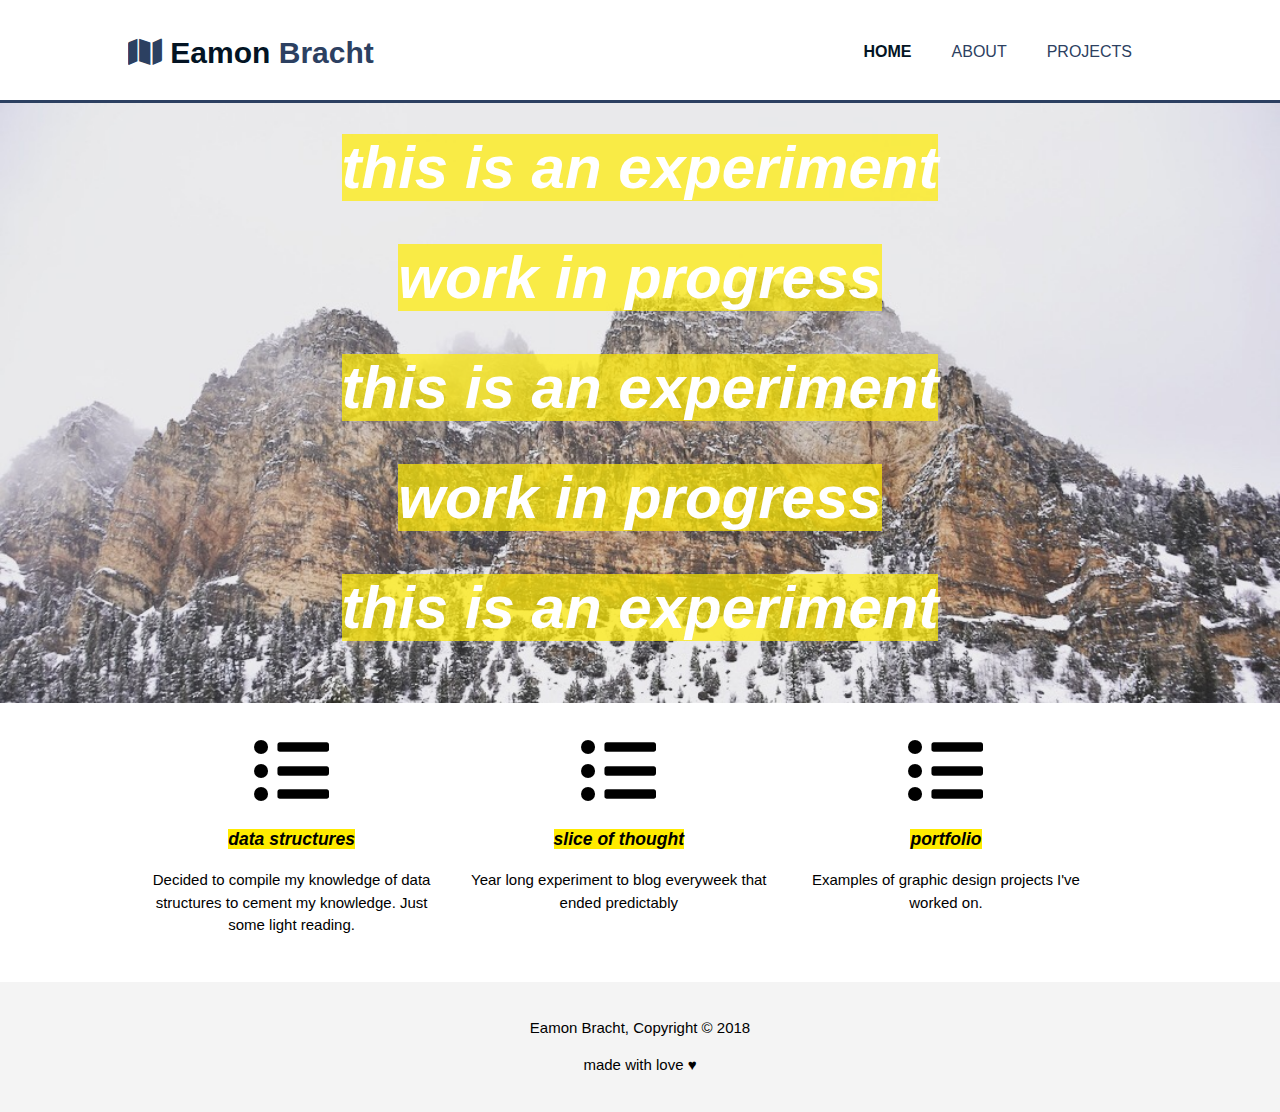
==== index.html @ 79c47e19 "may306" ====
<!DOCTYPE html>
<html>
  <head>
    <meta charset="utf-8">
    <meta name="viewport" content="width=device-width">
    <meta name="description" content="Projects, Ideas, and Life">
    <meta name="author" content="Eamon Bracht">
    <title>Eamon Bracht</title>
    <link rel="stylesheet" href="./css/style.css">
    <link href="https://use.fontawesome.com/releases/v5.0.6/css/all.css" rel="stylesheet">
  </head>
  <body>
    <header>
      <div class="container">
        <div id="branding">
          <h1><i class="fa fa-map"></i> <span class="highlight">Eamon</span> Bracht</h1>
        </div>
        <nav>
          <ul>
            <li class="current"><a href="index.html">Home</a></li>
            <li><a href="about.html">About</a></li>
            <li><a href="more.html">Projects</a></li>
          </ul>
        </nav>
      </div>
    </header>


    <section id="showcase">
      <div class="container">
        <h1><i><span id = "highlighted">this is an experiment</span></i></h1>
        <h1><i><span id = "highlighted">work in progress</span></i></h1>
        <h1><i><span id = "highlighted">this is an experiment</span></i></h1>
        <h1><i><span id = "highlighted">work in progress</span></i></h1>
        <h1><i><span id = "highlighted">this is an experiment</span></i></h1>
        <!-- <h1><i><span id = "highlighted">this is an experiment</span></i></h1>
        <h1><i><span id = "highlighted">this is an experiment</span></i></h1>
        <h1><i><span id = "highlighted">this is an experiment</span></i></h1>
        <h1><i><span id = "highlighted">this is an experiment</span></i></h1>
        <h1><i><span id = "highlighted">this is an experiment</span></i></h1> -->





        <!-- <p>Lorem ipsum dolor sit amet, consectetur adipisicing elit. Nemo repellat incidunt quasi quibusdam non nostrum, dolorem molestiae enim, excepturi soluta libero voluptatem provident consectetur accusamus nulla repudiandae nobis. Excepturi, assumenda.</p> -->
      </div>

    </section>

    <!--<section id="newsletter">
      <div class="container">
        <h1>Connect</h1>
        <form action="">
          <input type="email" placeholder="Enter your email address ...">
          <button type="submit" class="button_1">Subscribe</button>
        </form>
      </div>
-->
    </section>

    <section id="boxes">
      <div class="container">
        <div class="box">
          <a href = "proj1.html">
          <i class="fa fa-list-ul fa-5x"></i>
          <h3><i><span id = "notrans">data structures</span></i></h3>
        </a>
          <p>Decided to compile my knowledge of data structures to cement my knowledge. Just some light reading. </p>
        </div>
        <div class="box">
          <a href = "https://sliceofthoughtblog.wordpress.com/">
          <i class="fa fa-list-ul fa-5x"></i>
          <h3><i><span id = "notrans">slice of thought</span></i></h3>
        </a>
          <p>Year long experiment to blog everyweek that ended predictably</p>
        </div>
        <div class="box">
          <a href = "proj2.html">
          <i class="fa fa-list-ul fa-5x"></i>
          <h3><i><span id = "notrans">portfolio</span></i></h3>
        </a>
          <p>Examples of graphic design projects I've worked on. </p>
        </div>
      </div>

    </section>

    <footer>
      <p>Eamon Bracht, Copyright &copy; 2018</p>
      <p>made with love &hearts;</p>
    </footer>

  </body>
</html>
---- css/style.css ----
body {
  font: 15px/1.5 Arial, Helvetica, sans-serif;
  padding: 0;
  margin: 0;
  background-color: #ffffff
}

.container {
  width: 80%;
  margin: auto;
  overflow: hidden;
}

.dark{
  padding: 15px;
  background: #bbbbbb;
  color:#ffffff;
  margin-top: 10px;
  margin-bottom: 10px;
}

/* Highlighting */
#highlighted {
  background-color: rgba(255,235,0, .7);
}
#notrans {
  background-color: #ffeb00
}
/* span {
    background-color: #ffeb00
} */


#main a{
  font-size: 30pt;
  background-color: #ffeb00;
  font-style: italic;
  text-decoration: none;
  color: black;
}
}
#main a:visited {
  color: black;
}

#boxes a {
  text-decoration: none;
  color: black;
}

ul {
  margin: 0;
  padding: 0;
}
/* Header */
header{
  background: #ffffff;
  color: #2c4061;
  padding-top: 30px;
  min-height: 70px;
  border-bottom: #2c4061 3px solid;
}

header a{
  color: #2c4061;
  text-decoration: none;
  text-transform: uppercase;
  font-size: 16px;
}

header li{
  float: left;
  display: inline;
  padding: 0 20px 0 20px;
}

header #branding {
  float: left;
}

header #branding h1 {
  margin: 0;
}

header nav {
  float: right;
  margin-top: 10px;
}

header .highlight, header .current a {
  color: #031424;
  font-weight: bold;
}

header a:hover{
  color: #cccccc;
  font-weight: bold;
}
pre {
    display: block;
    font-family: monospace;
    white-space: pre;
    margin: 1em 0;
    line-height: 75%;
}
/* Showcase */

#showcase{
  min-height: 600px;
  background-image:url('../img/mountains.JPG');
  background-size: cover;
  text-align: center;
  color: #ffffff;
}
#showcase h1 {
  margin-top: 20px;
  font-size: 60px;
  margin-bottom: 20px;
}
#showcase p{
  font-size: 20px;
  /* vertical-align: middle; */
}

/*project headers */
#projcase{
  min-height: 600px;
  background-image:url('../img/montana.jpeg');
  background-size: cover;
  text-align: center;
  color: #ffffff;
}
#projcase h1 {
  margin-top: 300px;
  font-size: 60px;
  margin-bottom: 20px;
}

#boxes{
  margin-top: 20px;
}
#boxes .box{
  float:left;
  text-align: center;
  width: 30%;
  padding: 10px;
}
#boxes h3 {

}

footer{
  padding: 20px;
  margin-top: 20px;
  color: #000000;
  background-color: #f4f4f4;
  text-align: center;
}

/*sidebar */
aside#sidebar{
  float:right;
  width: 30%;
  padding: 5px;
}
article#main-col{
  float: left;
  width: 65%;
}

article#code-col{
  float:left;
  width:45%;
}
article#graph-col{
  float:right;
  width:40%;
}

aside#code-col input, aside#code-col textarea {
  width: 90%;
  padding: 25px;
}
aside#graph-col input, aside#graph-col textarea {
  width: 90%;
  padding: 25px;
}

.borderstyle{
  border-style: solid;
  border-color: #ffeb00:
}

code {
  font-size: 10px;
}

article#leftcol


aside#sidebar input, aside#sidebar textarea {
  width: 90%;
  padding: 5px;
}

/* serives */
ul#more li{
  list-style: none;
  padding: 20px;
  /* border: #cccccc solid 1px; */
  margin-bottom: 5px;
  /* background: #bbbbbb; */
}

ul#more h3{
  border-bottom: #353637 solid 1px
  /* background-color: #ffeb00 */

}
@media(max-width: 768px) {
  article#code-col,
  aside#graph-col,
  header #branding,
  header nav,
  header nav li,
  #newsletter h1,
  #newsletter form,
  #boxes .box,
  article#main-col,
  aside#sidebar{
    float: none;
    text-align: center;
    width: 100%;
  }

header {
  padding-bottom: 20px;
}

#showcase h1 {
  margin-top: 40px;
}

#page-title{
  margin-top: 50px;
}

.center {
    display: block;
    margin-left: auto;
    margin-right: auto;
    width: 50%;
}

}
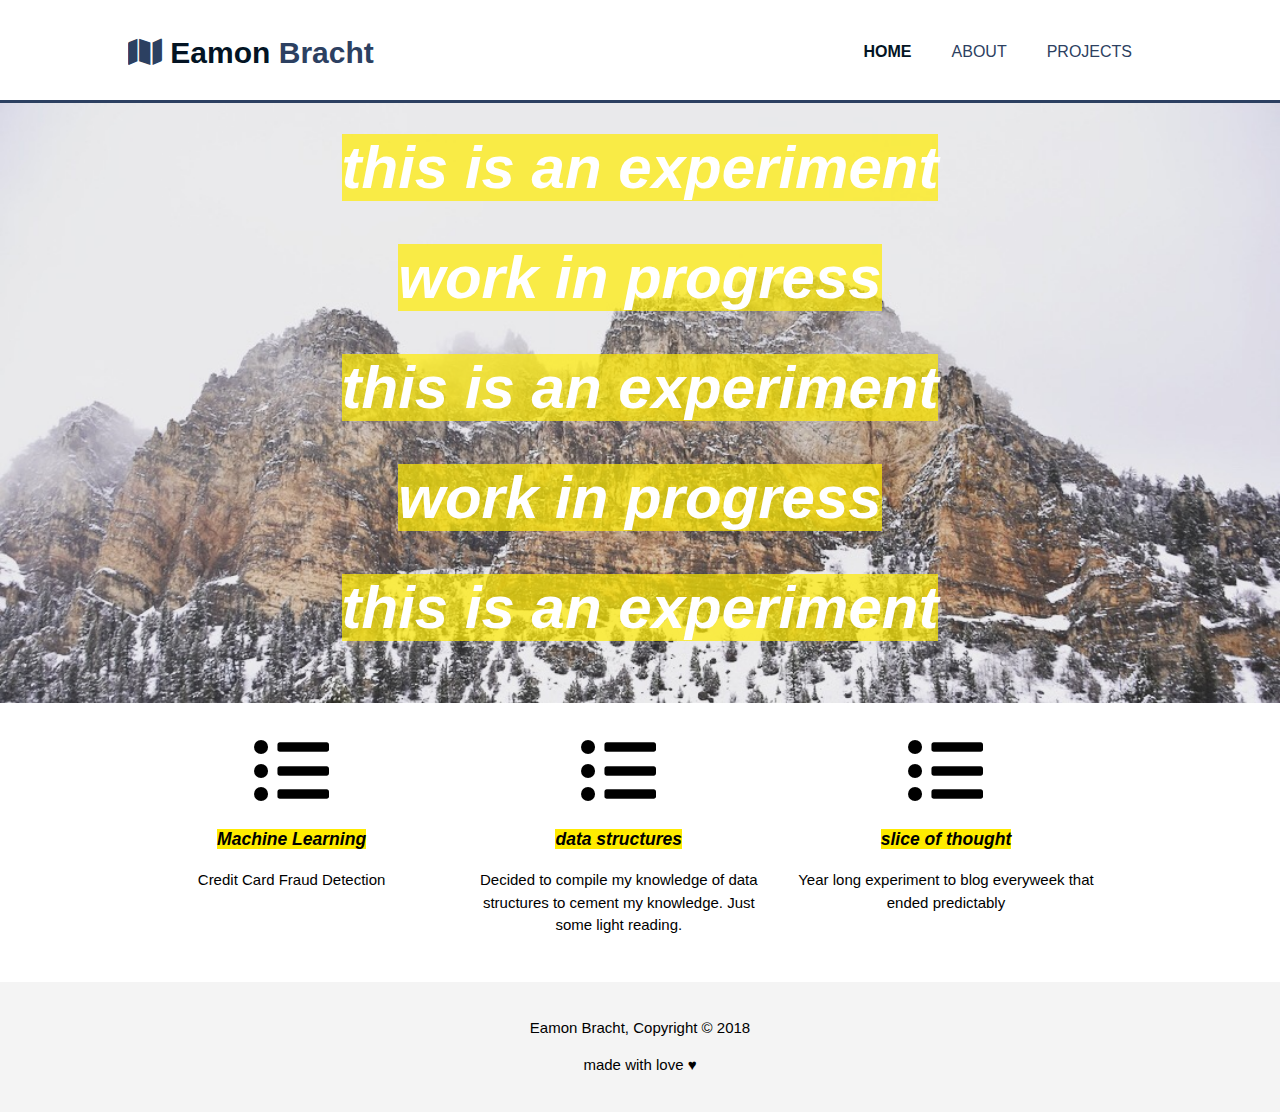
==== commit 73217005: "new updates" ====
--- a/index.html
+++ b/index.html
@@ -1,6 +1,14 @@
 <!DOCTYPE html>
 <html>
-  <head>
+  <head><!-- Global site tag (gtag.js) - Google Analytics -->
+<script async src="https://www.googletagmanager.com/gtag/js?id=UA-120121457-1"></script>
+<script>
+  window.dataLayer = window.dataLayer || [];
+  function gtag(){dataLayer.push(arguments);}
+  gtag('js', new Date());
+
+  gtag('config', 'UA-120121457-1');
+</script>
     <meta charset="utf-8">
     <meta name="viewport" content="width=device-width">
     <meta name="description" content="Projects, Ideas, and Life">
@@ -62,7 +70,14 @@
     <section id="boxes">
       <div class="container">
         <div class="box">
-          <a href = "proj1.html">
+          <a href = "Credit Card Fraud Detection.html">
+          <i class="fa fa-list-ul fa-5x"></i>
+          <h3><i><span id = "notrans">Machine Learning</span></i></h3>
+        </a>
+          <p>Credit Card Fraud Detection</p>
+        </div>
+        <div class="box">
+          <a href = "sort.html">
           <i class="fa fa-list-ul fa-5x"></i>
           <h3><i><span id = "notrans">data structures</span></i></h3>
         </a>
@@ -75,13 +90,13 @@
         </a>
           <p>Year long experiment to blog everyweek that ended predictably</p>
         </div>
-        <div class="box">
+        <!-- <div class="box">
           <a href = "proj2.html">
           <i class="fa fa-list-ul fa-5x"></i>
           <h3><i><span id = "notrans">portfolio</span></i></h3>
         </a>
           <p>Examples of graphic design projects I've worked on. </p>
-        </div>
+        </div> -->
       </div>
 
     </section>
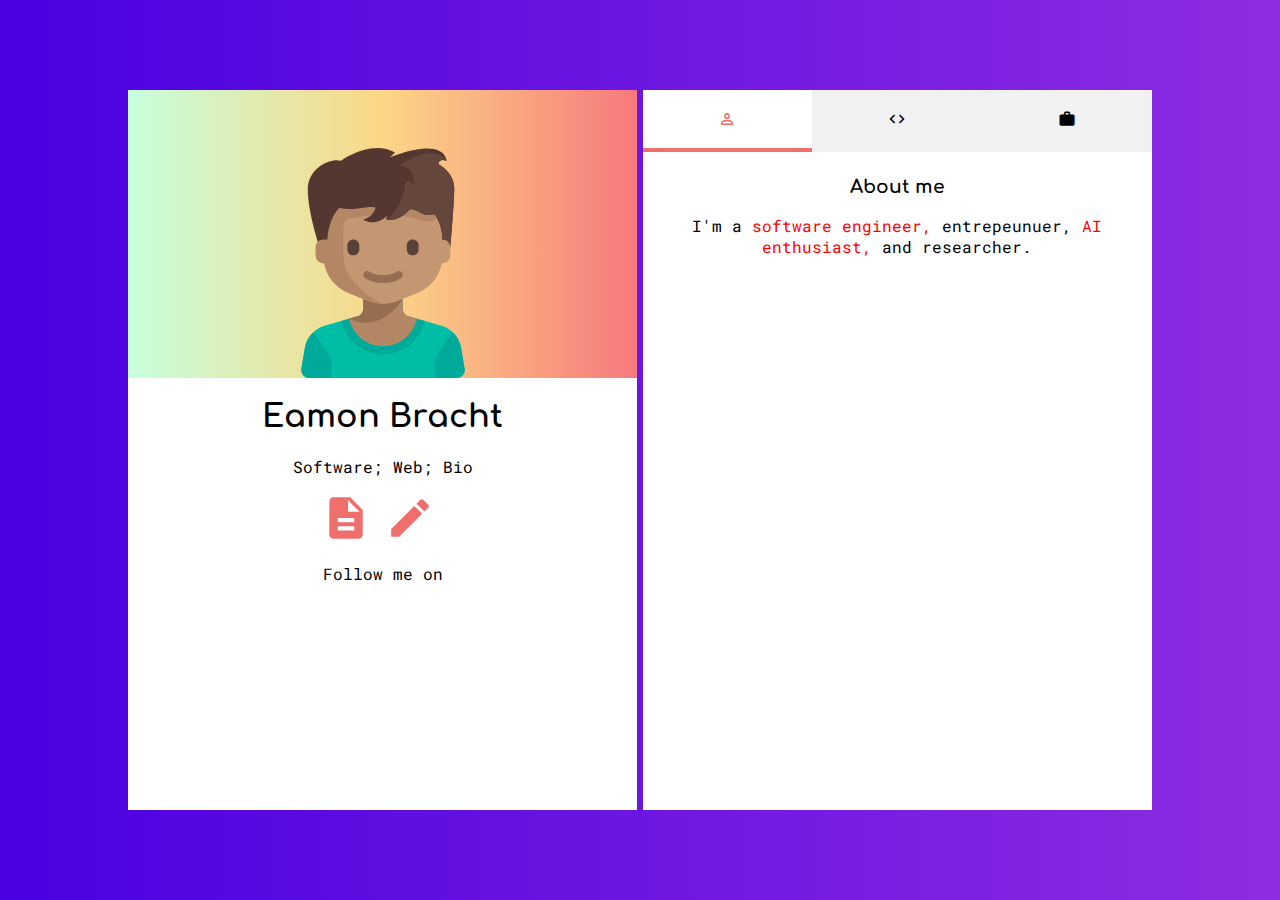
==== commit 7c415c57: "v.2" ====
--- a/index.html
+++ b/index.html
@@ -1,110 +1,94 @@
-<!DOCTYPE html>
-<html>
-  <head><!-- Global site tag (gtag.js) - Google Analytics -->
-<script async src="https://www.googletagmanager.com/gtag/js?id=UA-120121457-1"></script>
-<script>
-  window.dataLayer = window.dataLayer || [];
-  function gtag(){dataLayer.push(arguments);}
-  gtag('js', new Date());
-
-  gtag('config', 'UA-120121457-1');
-</script>
-    <meta charset="utf-8">
-    <meta name="viewport" content="width=device-width">
-    <meta name="description" content="Projects, Ideas, and Life">
-    <meta name="author" content="Eamon Bracht">
-    <title>Eamon Bracht</title>
-    <link rel="stylesheet" href="./css/style.css">
-    <link href="https://use.fontawesome.com/releases/v5.0.6/css/all.css" rel="stylesheet">
-  </head>
-  <body>
-    <header>
-      <div class="container">
-        <div id="branding">
-          <h1><i class="fa fa-map"></i> <span class="highlight">Eamon</span> Bracht</h1>
-        </div>
-        <nav>
-          <ul>
-            <li class="current"><a href="index.html">Home</a></li>
-            <li><a href="about.html">About</a></li>
-            <li><a href="more.html">Projects</a></li>
-          </ul>
-        </nav>
-      </div>
-    </header>
-
-
-    <section id="showcase">
-      <div class="container">
-        <h1><i><span id = "highlighted">this is an experiment</span></i></h1>
-        <h1><i><span id = "highlighted">work in progress</span></i></h1>
-        <h1><i><span id = "highlighted">this is an experiment</span></i></h1>
-        <h1><i><span id = "highlighted">work in progress</span></i></h1>
-        <h1><i><span id = "highlighted">this is an experiment</span></i></h1>
-        <!-- <h1><i><span id = "highlighted">this is an experiment</span></i></h1>
-        <h1><i><span id = "highlighted">this is an experiment</span></i></h1>
-        <h1><i><span id = "highlighted">this is an experiment</span></i></h1>
-        <h1><i><span id = "highlighted">this is an experiment</span></i></h1>
-        <h1><i><span id = "highlighted">this is an experiment</span></i></h1> -->
-
-
-
-
-
-        <!-- <p>Lorem ipsum dolor sit amet, consectetur adipisicing elit. Nemo repellat incidunt quasi quibusdam non nostrum, dolorem molestiae enim, excepturi soluta libero voluptatem provident consectetur accusamus nulla repudiandae nobis. Excepturi, assumenda.</p> -->
+<head>
+  <link rel="stylesheet" href="./css/style.css" />
+  <link
+    href="https://fonts.googleapis.com/icon?family=Material+Icons"
+    rel="stylesheet"
+  />
+  <link
+    rel="stylesheet"
+    href="https://use.fontawesome.com/releases/v5.7.1/css/all.css"
+    integrity="sha384-fnmOCqbTlWIlj8LyTjo7mOUStjsKC4pOpQbqyi7RrhN7udi9RwhKkMHpvLbHG9Sr"
+    crossorigin="anonymous"
+  />
+  <link
+    href="https://fonts.googleapis.com/css?family=Comfortaa|Roboto+Mono"
+    rel="stylesheet"
+  />
+  <script src = "tab_bar.js"></script>
+  <link rel=”stylesheet” href=”https://unpkg.com/material-components-web/dist/material-components-web.min.css">
+ </head>
+<body>
+  <section class="container">
+    <div class="left-side">
+      <div id="image">
+        <div id="propic"></div>
       </div>
 
-    </section>
-
-    <!--<section id="newsletter">
-      <div class="container">
-        <h1>Connect</h1>
-        <form action="">
-          <input type="email" placeholder="Enter your email address ...">
-          <button type="submit" class="button_1">Subscribe</button>
-        </form>
+      <div id="info">
+        <h1>Eamon Bracht</h1>
+        <p id="subtitle">Software; Web; Bio</p>
+        <a style="text-decoration: none" href = "./eamon_bracht_resume.pdf" class="material-icons md-48">
+          description
+        </i></a>
+        <i class="material-icons md-48">
+          edit
+        </i>
+        <p id = "subtitle">Follow me on</p>
+        <div id="social-buttons">
+          <a href = "https://www.facebook.com/eamon.bracht?ref=bookmarks"><i class="fab fa-facebook-square  fa-2x"></i></a>
+          <a href = "https://github.com/eamonbracht"><i class="fab fa-github fa-2x "></i></a>
+          <a href = "https://www.linkedin.com/in/eamon-b-a06356a2/"><i class="fab fa-linkedin-in fa-2x fa-inverse"></i></a>
+          <a = href = "mailto:ebracht2@illinois.edu"><i class="far fa-envelope fa-2x"></i></a>
+        </div>
       </div>
--->
-    </section>
-
-    <section id="boxes">
-      <div class="container">
-        <div class="box">
-          <a href = "Credit Card Fraud Detection.html">
-          <i class="fa fa-list-ul fa-5x"></i>
-          <h3><i><span id = "notrans">Machine Learning</span></i></h3>
-        </a>
-          <p>Credit Card Fraud Detection</p>
-        </div>
-        <div class="box">
-          <a href = "sort.html">
-          <i class="fa fa-list-ul fa-5x"></i>
-          <h3><i><span id = "notrans">data structures</span></i></h3>
-        </a>
-          <p>Decided to compile my knowledge of data structures to cement my knowledge. Just some light reading. </p>
-        </div>
-        <div class="box">
-          <a href = "https://sliceofthoughtblog.wordpress.com/">
-          <i class="fa fa-list-ul fa-5x"></i>
-          <h3><i><span id = "notrans">slice of thought</span></i></h3>
-        </a>
-          <p>Year long experiment to blog everyweek that ended predictably</p>
-        </div>
-        <!-- <div class="box">
-          <a href = "proj2.html">
-          <i class="fa fa-list-ul fa-5x"></i>
-          <h3><i><span id = "notrans">portfolio</span></i></h3>
-        </a>
-          <p>Examples of graphic design projects I've worked on. </p>
-        </div> -->
-      </div>
-
-    </section>
-
-    <footer>
-      <p>Eamon Bracht, Copyright &copy; 2018</p>
-      <p>made with love &hearts;</p>
-    </footer>
-
-  </body>
-</html>
+    </div>
+    <div class="left-side" id="right-side">
+            <div class="tab">
+                    
+                    <button class="tablinks"  onclick="openCity(event, 'about')" id = "defaultOpen"><i class="material-icons md-18">
+                            person_outline
+                            </i>
+                        </button>            
+                    <button class="tablinks" onclick="openCity(event, 'how')"><i class="material-icons md-18">
+                            code
+                            </i></button>
+                        <button class="tablinks" onclick="openCity(event, 'hire')"><i class="material-icons md-18">
+                                    work
+                                    </i></button>
+                  </div>
+                  
+                  <!-- Tab content -->
+                  <div id="about" class="tabcontent">
+                    <h3>About me</h3>
+                    <p>I'm a <span style = "color:red">software engineer,</span> entrepeunuer, <span style = "color: red">AI enthusiast,</span> and researcher. </p>
+                  </div>
+                  
+                  <div id="how" class="tabcontent">
+                    <h3>How I do what I do</h3>
+                    <p>I use...</p> 
+                  </div>
+                  <div id="hire" class="tabcontent">
+                        <h3>How to hire me?</h3>
+                        <p>Examples of past projects</p>
+                      </div>
+    </div>
+  </section>
+  <script>
+  function openCity(evt, cityName) {
+    var i, tabcontent, tablinks;
+    tabcontent = document.getElementsByClassName("tabcontent");
+    for (i = 0; i < tabcontent.length; i++) {
+      tabcontent[i].style.display = "none";
+    }
+    tablinks = document.getElementsByClassName("tablinks");
+    for (i = 0; i < tablinks.length; i++) {
+      tablinks[i].className = tablinks[i].className.replace(" active", "");
+    }
+    document.getElementById(cityName).style.display = "block";
+    evt.currentTarget.className += " active";
+  }
+  
+  // Get the element with id="defaultOpen" and click on it
+  document.getElementById("defaultOpen").click();
+  </script>
+</body>
--- a/css/style.css
+++ b/css/style.css
@@ -1,255 +1,167 @@
+
 body {
-  font: 15px/1.5 Arial, Helvetica, sans-serif;
-  padding: 0;
-  margin: 0;
-  background-color: #ffffff
+  /* width: 100%; */
+  background: #8e2de2; /* fallback for old browsers */
+  background: -webkit-linear-gradient(
+    to left,
+    #8e2de2,
+    #4a00e0
+  ); /* Chrome 10-25, Safari 5.1-6 */
+  background: linear-gradient(
+    to left,
+    #8e2de2,
+    #4a00e0
+  ); /* W3C, IE 10+/ Edge, Firefox 16+, Chrome 26+, Opera 12+, Safari 7+ */
 }
+.material-icons.md-18 { font-size: 18px; }
+.material-icons.md-24 { font-size: 24px; }
+.material-icons.md-36 { font-size: 25px; }
+.material-icons.md-48 { font-size: 50px; }
 
+.left-side {
+  background-color: white;
+  height: 100%;
+  display: inline-block;
+  width: 100%;
+  
+}
+#right-side {
+  background-color: white;
+  width: 100%;
+  margin-top: 2%;
+
+}
 .container {
   width: 80%;
-  margin: auto;
-  overflow: hidden;
+  height: 80%;
+  position: absolute;
+  top: 50%;
+  left: 50%;
+  margin-right: -50%;
+  transform: translate(-50%, -50%);
 }
-
-.dark{
-  padding: 15px;
-  background: #bbbbbb;
-  color:#ffffff;
-  margin-top: 10px;
-  margin-bottom: 10px;
+#social-buttons i {
+    padding: 0% 4% 0% 4%; 
+    color: #EF6F6C; 
+    transition: all .2s ease-in-out;  
 }
-
-/* Highlighting */
-#highlighted {
-  background-color: rgba(255,235,0, .7);
+#social-buttons i:hover {
+    /* color: white; */
+    transform: scale(1.1);}
+#info i {
+    color: #EF6F6C;
+    margin: 0% 2% 0% 2%; 
 }
-#notrans {
-  background-color: #ffeb00
+#image {
+  width: 100%;
+  display: block;
+  height: 40%;
+  background: black; /* fallback for old browsers */
+  background: -webkit-linear-gradient(
+    to left,
+    #f7797d,
+    #fbd786,
+    #c6ffdd
+  ); /* Chrome 10-25, Safari 5.1-6 */
+  background: linear-gradient(
+    to left,
+    #f7797d,
+    #fbd786,
+    #c6ffdd
+  ); /* W3C, IE 10+/ Edge, Firefox 16+, Chrome 26+, Opera 12+, Safari 7+ */
 }
-/* span {
-    background-color: #ffeb00
-} */
-
-
-#main a{
-  font-size: 30pt;
-  background-color: #ffeb00;
-  font-style: italic;
-  text-decoration: none;
-  color: black;
+#propic {
+    background: url("../img/hiten.svg");
+    top: 20%;
+    position: relative;
+    height: 80%;
+    background-repeat: no-repeat;
+    background-position:center bottom;
 }
+#info a {
+    text-decoration: none;
+    color: #EF6F6C;
 }
-#main a:visited {
-  color: black;
+#info a:visited { text-decoration: none;  color: #EF6F6C;}
+#info a:hover { text-decoration: none; color: #EF6F6C;}
+#info a:focus { text-decoration: none;  color: #EF6F6C;}
+#info a:hover, a:active { text-decoration: none;color: #EF6F6C; }
+#info {
+    text-align: center;
+    padding: 0 5px 0 5px;
 }
-
-#boxes a {
-  text-decoration: none;
-  color: black;
+#info h1 {
+    font-family: Comfortaa;
+    font-size:(1.8em);
 }
-
-ul {
-  margin: 0;
-  padding: 0;
+#info > #subtitle{
+    font-family: 'Roboto Mono', monospace;
 }
-/* Header */
-header{
-  background: #ffffff;
-  color: #2c4061;
-  padding-top: 30px;
-  min-height: 70px;
-  border-bottom: #2c4061 3px solid;
+@media only screen and (min-width: 600px) {
+  .left-side {
+    width: 49.75%;
+  }
+  #right-side {
+    float: right;
+    width: 49.75%;
+    margin-top: 0;
+    margin-bottom: 0;
+  }
 }
-
-header a{
-  color: #2c4061;
-  text-decoration: none;
-  text-transform: uppercase;
-  font-size: 16px;
-}
-
-header li{
-  float: left;
-  display: inline;
-  padding: 0 20px 0 20px;
-}
-
-header #branding {
-  float: left;
-}
-
-header #branding h1 {
-  margin: 0;
-}
-
-header nav {
-  float: right;
-  margin-top: 10px;
-}
-
-header .highlight, header .current a {
-  color: #031424;
-  font-weight: bold;
-}
-
-header a:hover{
-  color: #cccccc;
-  font-weight: bold;
-}
-pre {
-    display: block;
-    font-family: monospace;
-    white-space: pre;
-    margin: 1em 0;
-    line-height: 75%;
-}
-/* Showcase */
-
-#showcase{
-  min-height: 600px;
-  background-image:url('../img/mountains.JPG');
-  background-size: cover;
-  text-align: center;
-  color: #ffffff;
-}
-#showcase h1 {
-  margin-top: 20px;
-  font-size: 60px;
-  margin-bottom: 20px;
-}
-#showcase p{
-  font-size: 20px;
-  /* vertical-align: middle; */
-}
-
-/*project headers */
-#projcase{
-  min-height: 600px;
-  background-image:url('../img/montana.jpeg');
-  background-size: cover;
-  text-align: center;
-  color: #ffffff;
-}
-#projcase h1 {
-  margin-top: 300px;
-  font-size: 60px;
-  margin-bottom: 20px;
-}
-
-#boxes{
-  margin-top: 20px;
-}
-#boxes .box{
-  float:left;
-  text-align: center;
-  width: 30%;
-  padding: 10px;
-}
-#boxes h3 {
-
-}
-
-footer{
-  padding: 20px;
-  margin-top: 20px;
-  color: #000000;
-  background-color: #f4f4f4;
-  text-align: center;
-}
-
-/*sidebar */
-aside#sidebar{
-  float:right;
-  width: 30%;
-  padding: 5px;
-}
-article#main-col{
-  float: left;
-  width: 65%;
-}
-
-article#code-col{
-  float:left;
-  width:45%;
-}
-article#graph-col{
-  float:right;
-  width:40%;
-}
-
-aside#code-col input, aside#code-col textarea {
-  width: 90%;
-  padding: 25px;
-}
-aside#graph-col input, aside#graph-col textarea {
-  width: 90%;
-  padding: 25px;
-}
-
-.borderstyle{
-  border-style: solid;
-  border-color: #ffeb00:
-}
-
-code {
-  font-size: 10px;
-}
-
-article#leftcol
-
-
-aside#sidebar input, aside#sidebar textarea {
-  width: 90%;
-  padding: 5px;
-}
-
-/* serives */
-ul#more li{
-  list-style: none;
-  padding: 20px;
-  /* border: #cccccc solid 1px; */
-  margin-bottom: 5px;
-  /* background: #bbbbbb; */
-}
-
-ul#more h3{
-  border-bottom: #353637 solid 1px
-  /* background-color: #ffeb00 */
-
-}
-@media(max-width: 768px) {
-  article#code-col,
-  aside#graph-col,
-  header #branding,
-  header nav,
-  header nav li,
-  #newsletter h1,
-  #newsletter form,
-  #boxes .box,
-  article#main-col,
-  aside#sidebar{
-    float: none;
-    text-align: center;
-    width: 100%;
+/* Style the tab */
+.tab {
+    overflow: hidden;
+    /* border: 1px solid #ccc; */
+    background-color: #f1f1f1;
+  }
+  
+  /* Style the buttons that are used to open the tab content */
+  .tab button {
+    background-color: inherit;
+    float: left;
+    width: 33.33%;
+    border: none;
+    outline: none;
+    cursor: pointer;
+    padding: 20px 16px;
+    transition: 0.3s;
+  }
+  
+  /* Change background color of buttons on hover */
+  .tab button:hover {
+    background-color: #ddd;
+  }
+  
+  /* Create an active/current tablink class */
+  .tab button.active {
+    background-color: white;
+    border-bottom: 4px solid #EF6F6C;
+    color: #EF6F6C;
+  }
+ 
+  
+  /* Style the tab content */
+  .tabcontent {
+    display: none;
+    padding: 6px 16px;
+  }
+  #defaultOpen {
+      display: block !important;
+  }
+  .tabcontent h3 {
+    font-family: Comfortaa;
+  }
+  .tabcontent {
+      text-align: center;
+    animation: fadeEffect 1s; /* Fading effect takes 1 second */
   }
 
-header {
-  padding-bottom: 20px;
-}
-
-#showcase h1 {
-  margin-top: 40px;
-}
-
-#page-title{
-  margin-top: 50px;
-}
-
-.center {
-    display: block;
-    margin-left: auto;
-    margin-right: auto;
-    width: 50%;
-}
-
-}
+  .tabcontent p {
+    font-familY: 'roboto mono',monospace;
+  }
+  
+  /* Go from zero to full opacity */
+  @keyframes fadeEffect {
+    from {opacity: 0;}
+    to {opacity: 1;}
+  }
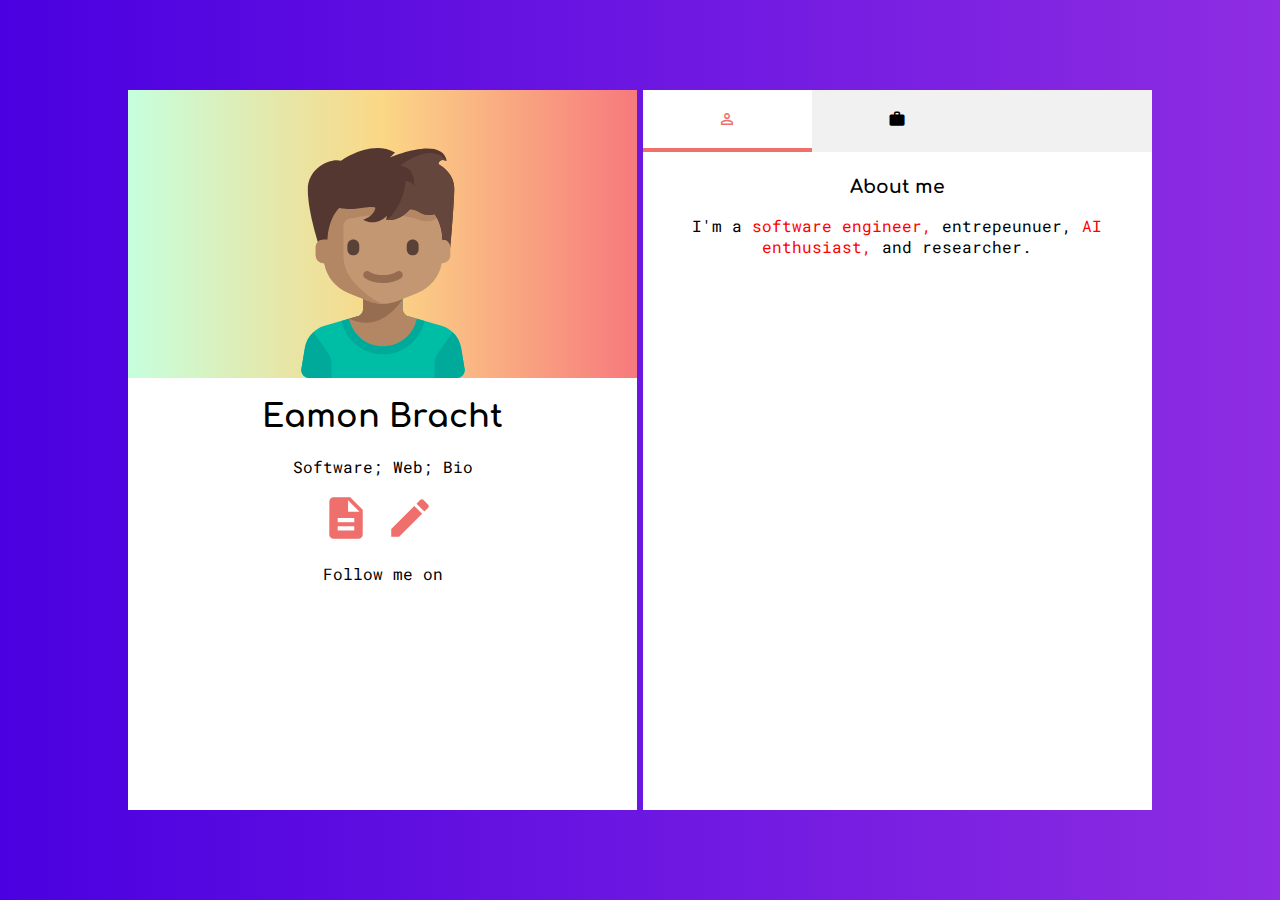
==== commit 295064a8: "lidar" ====
--- a/index.html
+++ b/index.html
@@ -1,4 +1,8 @@
 <head>
+<link rel="apple-touch-icon" sizes="180x180" href="./favicon_io/apple-touch-icon.png">
+<link rel="icon" type="image/png" sizes="32x32" href="./favicon_io/favicon-32x32.png">
+<link rel="icon" type="image/png" sizes="16x16" href="./favicon_io/favicon-16x16.png">
+<link rel="manifest" href="./favicon_io/site.webmanifest">
   <link rel="stylesheet" href="./css/style.css" />
   <link
     href="https://fonts.googleapis.com/icon?family=Material+Icons"
@@ -27,12 +31,13 @@
       <div id="info">
         <h1>Eamon Bracht</h1>
         <p id="subtitle">Software; Web; Bio</p>
-        <a style="text-decoration: none" href = "./eamon_bracht_resume.pdf" class="material-icons md-48">
+        <a style="text-decoration: none" href = "#" class="material-icons md-48">
           description
         </i></a>
+        <a href = "mailto:ebracht2@illinois.edu">
         <i class="material-icons md-48">
-          edit
-        </i>
+        edit
+        </i></a>
         <p id = "subtitle">Follow me on</p>
         <div id="social-buttons">
           <a href = "https://www.facebook.com/eamon.bracht?ref=bookmarks"><i class="fab fa-facebook-square  fa-2x"></i></a>
@@ -49,9 +54,9 @@
                             person_outline
                             </i>
                         </button>            
-                    <button class="tablinks" onclick="openCity(event, 'how')"><i class="material-icons md-18">
+                    <!-- <button class="tablinks" onclick="openCity(event, 'how')"><i class="material-icons md-18">
                             code
-                            </i></button>
+                            </i></button> -->
                         <button class="tablinks" onclick="openCity(event, 'hire')"><i class="material-icons md-18">
                                     work
                                     </i></button>
@@ -63,13 +68,13 @@
                     <p>I'm a <span style = "color:red">software engineer,</span> entrepeunuer, <span style = "color: red">AI enthusiast,</span> and researcher. </p>
                   </div>
                   
-                  <div id="how" class="tabcontent">
+                  <!-- <div id="how" class="tabcontent">
                     <h3>How I do what I do</h3>
                     <p>I use...</p> 
-                  </div>
+                  </div> -->
                   <div id="hire" class="tabcontent">
-                        <h3>How to hire me?</h3>
-                        <p>Examples of past projects</p>
+                        <h3>What have I been up to?</h3>
+                        <p><a href = "./projects.html">projects</a></p>
                       </div>
     </div>
   </section>
--- a/css/style.css
+++ b/css/style.css
@@ -97,7 +97,7 @@
 #info > #subtitle{
     font-family: 'Roboto Mono', monospace;
 }
-@media only screen and (min-width: 600px) {
+@media only screen and (min-width: 800px) {
   .left-side {
     width: 49.75%;
   }
